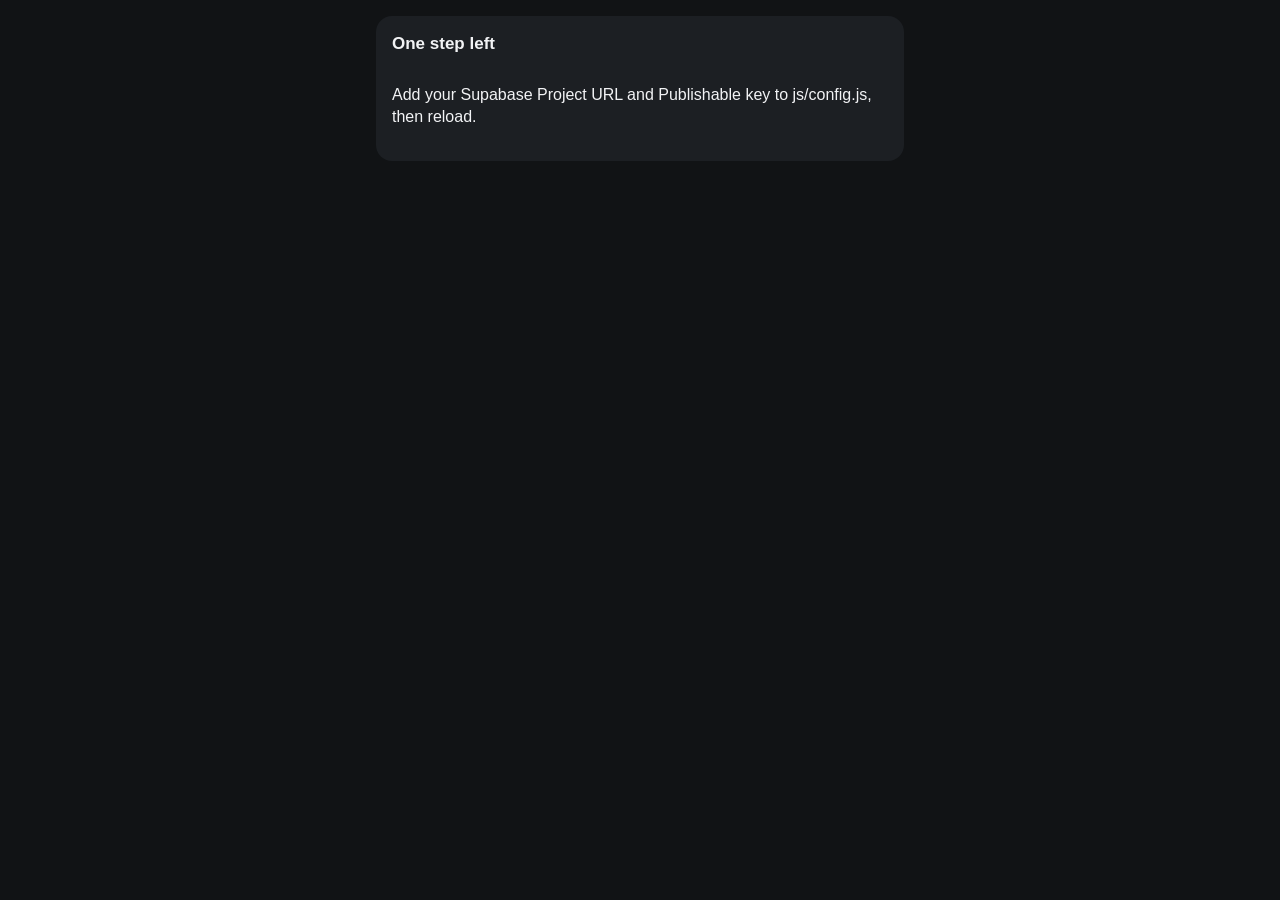
==== index.html @ 13370362 "ME patch 1 Co-Authored-By: Claude Opus 5.5 <noreply@anthropic.com> Claude-Session: https://claude.ai" ====
<!doctype html>
<html lang="en">
<head>
<meta charset="utf-8">
<meta name="viewport" content="width=device-width, initial-scale=1, viewport-fit=cover">
<meta name="theme-color" content="#111315">
<meta name="apple-mobile-web-app-capable" content="yes">
<meta name="mobile-web-app-capable" content="yes">
<meta name="apple-mobile-web-app-status-bar-style" content="black-translucent">
<meta name="apple-mobile-web-app-title" content="Tracker">
<title>Tracker</title>
<link rel="manifest" href="manifest.webmanifest">
<link rel="icon" href="icons/icon-192.png">
<link rel="apple-touch-icon" href="icons/apple-touch-icon.png">
<link rel="stylesheet" href="css/app.css">
</head>
<body>
<main id="app"></main>
<nav class="tabs" id="tabs" aria-label="Main" hidden></nav>
<script type="module" src="js/app.js"></script>
</body>
</html>
---- css/app.css ----
/* One style for every screen, button and popup. Change the look here. */
:root {
  --bg: #111315; --card: #1C1F23; --line: #2A2E34; --text: #F2F3F5; --muted: #A3AAB3;
  --accent: #FF8A3D; --on-accent: #1A1206; --yellow: #F5C542; --green: #3DDC84; --danger: #FF7A7A;
  --radius: 16px; --tap: 48px;
  color-scheme: dark;
}
* { box-sizing: border-box; }
html, body { margin: 0; background: var(--bg); color: var(--text); font: 16px/1.4 -apple-system, BlinkMacSystemFont, "Segoe UI", Roboto, sans-serif; -webkit-tap-highlight-color: transparent; }
button, input, select { font-family: inherit; }
#app { max-width: 560px; margin: 0 auto; min-height: 100dvh; padding: calc(env(safe-area-inset-top) + 16px) 16px calc(env(safe-area-inset-bottom) + 92px); }

/* layout */
.stack { display: flex; flex-direction: column; gap: 12px; }
.row { display: flex; align-items: center; gap: 12px; }
.grow { flex: 1; min-width: 0; }
.grid2 { display: grid; grid-template-columns: repeat(2, minmax(0, 1fr)); gap: 8px; }
.grid3 { display: grid; grid-template-columns: repeat(3, minmax(0, 1fr)); gap: 8px; }
.center { text-align: center; }

/* type */
.page-head { margin: 4px 0 4px; }
.title { font-size: 28px; font-weight: 700; margin: 0; letter-spacing: -0.01em; }
.sub { color: var(--muted); font-size: 14px; }
.card-title { font-size: 17px; font-weight: 600; margin: 0; }
.num, .num-line { font-weight: 600; font-variant-numeric: tabular-nums; }
.num-line { margin: 0; }
.big-num { font-size: 32px; font-weight: 800; font-variant-numeric: tabular-nums; }

/* cards */
.card { background: var(--card); border-radius: var(--radius); padding: 16px; display: flex; flex-direction: column; gap: 12px; }

/* buttons */
.btn { min-height: var(--tap); border: none; border-radius: 12px; padding: 0 18px; font-size: 16px; font-weight: 600; background: var(--line); color: var(--text); cursor: pointer; display: inline-flex; align-items: center; justify-content: center; gap: 8px; text-align: center; }
.btn.primary { background: var(--accent); color: var(--on-accent); }
.btn.ghost { background: transparent; color: var(--accent); padding: 0 10px; }
.btn.danger { background: transparent; color: var(--danger); }
.btn.danger-fill { background: var(--danger); color: #2A0A0A; }
.btn.block { width: 100%; }
.btn:disabled { opacity: 0.45; cursor: default; }
.btn:active:not(:disabled) { transform: scale(0.98); }
.icon-btn { width: 44px; height: 44px; border: none; border-radius: 12px; background: transparent; color: var(--muted); font-size: 24px; line-height: 1; cursor: pointer; }
:focus-visible { outline: 3px solid var(--accent); outline-offset: 2px; }

/* status lights: yellow = to do, green = done */
.light { width: 44px; height: 44px; border-radius: 22px; border: none; flex: none; background: transparent; display: flex; align-items: center; justify-content: center; cursor: pointer; padding: 0; }
.light::before { content: ''; width: 22px; height: 22px; border-radius: 11px; background: var(--yellow); box-shadow: 0 0 0 5px rgba(245, 197, 66, 0.18); }
.light.on::before { background: var(--green); box-shadow: 0 0 0 5px rgba(61, 220, 132, 0.2); }
.dot { width: 12px; height: 12px; border-radius: 6px; background: var(--yellow); flex: none; }
.dot.on { background: var(--green); }

/* forms */
input, select { min-height: var(--tap); width: 100%; background: var(--bg); border: 1px solid var(--line); border-radius: 12px; color: var(--text); font-size: 16px; padding: 0 12px; }
input::placeholder { color: #6E757E; }
.field { display: flex; flex-direction: column; gap: 6px; font-size: 14px; color: var(--muted); }
.divider { color: var(--muted); font-size: 14px; text-align: center; }

/* progress */
.prog { display: flex; flex-direction: column; gap: 6px; }
.prog-top { gap: 8px; font-size: 15px; }
.bar { height: 8px; border-radius: 4px; background: var(--line); overflow: hidden; }
.bar > i { display: block; height: 100%; background: var(--accent); border-radius: 4px; }
.bar.over > i { background: var(--yellow); }

/* streak (placeholder design) */
.streak .flame { color: var(--accent); display: flex; }
.streak .flame.cold { color: var(--line); }
.streak-num { font-size: 36px; font-weight: 800; line-height: 1.1; }
.streak-num span { font-size: 17px; font-weight: 600; }

/* workout */
.chips { display: flex; flex-wrap: wrap; gap: 6px; }
.chip { font-size: 13px; color: var(--muted); background: var(--bg); border-radius: 8px; padding: 6px 8px; }
.chip.strong { color: var(--text); font-weight: 600; }
.banner { background: rgba(61, 220, 132, 0.12); color: var(--green); border-radius: 12px; padding: 12px; font-weight: 600; }
.set-row { display: grid; grid-template-columns: 44px minmax(0, 1fr) minmax(0, 1fr) 44px; gap: 8px; align-items: center; }
.set-row.head { font-size: 12px; color: var(--muted); }
.set-row.done input { border-color: rgba(61, 220, 132, 0.45); }

/* lists */
.list { display: flex; flex-direction: column; }
.list-head { font-size: 14px; color: var(--muted); margin: 16px 0 4px; font-weight: 600; }
.item { display: flex; align-items: center; gap: 12px; min-height: 60px; border-bottom: 1px solid var(--line); }
.item-main { flex: 1; min-width: 0; min-height: 60px; display: flex; flex-direction: column; justify-content: center; align-items: flex-start; gap: 2px; padding: 8px 0; background: none; border: none; color: inherit; text-align: left; font: inherit; cursor: pointer; }
button.item { border-left: 0; border-right: 0; border-top: 0; width: 100%; }
.item-name { font-weight: 600; overflow: hidden; text-overflow: ellipsis; }
.add-btn { flex: none; }
.empty { color: var(--muted); text-align: center; padding: 20px 8px; margin: 0; }
.hist-ex { display: flex; flex-direction: column; gap: 2px; }
.totals { display: grid; grid-template-columns: repeat(4, minmax(0, 1fr)); gap: 4px; }
.total { text-align: center; }
.total-num { font-size: 20px; font-weight: 700; font-variant-numeric: tabular-nums; }

/* segmented control */
.seg { display: grid; grid-auto-flow: column; grid-auto-columns: 1fr; background: var(--card); border-radius: 12px; padding: 4px; gap: 4px; }
.seg button { min-height: 44px; border: none; border-radius: 9px; background: transparent; color: var(--muted); font-size: 15px; font-weight: 600; cursor: pointer; }
.seg button[aria-pressed="true"] { background: var(--line); color: var(--text); }

/* sync status */
.sync { font-size: 12px; color: var(--muted); white-space: nowrap; }
.sync-error, .sync-offline { color: var(--yellow); }

/* charts */
.chart { width: 100%; height: auto; }
.chart-line { fill: none; stroke: var(--accent); stroke-width: 2.5; stroke-linejoin: round; }
.chart-dot { fill: var(--accent); }
.chart-grid { stroke: var(--line); stroke-width: 1; }
.chart-label, .chart-note { fill: var(--muted); font-size: 11px; }
.chart-note { font-size: 13px; }

/* bottom tabs */
.tabs { position: fixed; left: 0; right: 0; bottom: 0; z-index: 10; background: rgba(17, 19, 21, 0.97); border-top: 1px solid var(--line); display: grid; grid-template-columns: repeat(5, 1fr); padding-bottom: env(safe-area-inset-bottom); }
.tabs[hidden] { display: none; }
.tabs a { min-height: 60px; display: flex; flex-direction: column; align-items: center; justify-content: center; gap: 2px; color: var(--muted); text-decoration: none; font-size: 12px; }
.tabs a[aria-current="page"] { color: var(--accent); }

/* popups */
.sheet-wrap { position: fixed; inset: 0; z-index: 20; background: rgba(0, 0, 0, 0.6); display: flex; align-items: flex-end; justify-content: center; }
.sheet { width: 100%; max-width: 560px; max-height: 90dvh; overflow: auto; background: var(--card); border-radius: 20px 20px 0 0; padding: 16px 16px calc(env(safe-area-inset-bottom) + 16px); display: flex; flex-direction: column; gap: 14px; animation: up 0.18s ease-out; }
.sheet h2 { margin: 0; font-size: 20px; }
@keyframes up { from { transform: translateY(24px); opacity: 0; } }
.toast { position: fixed; left: 50%; transform: translateX(-50%); bottom: calc(env(safe-area-inset-bottom) + 76px); z-index: 40; background: var(--text); color: var(--bg); padding: 12px 16px; border-radius: 12px; font-weight: 600; max-width: 90vw; }
.scan-video { width: 100%; aspect-ratio: 4 / 3; background: #000; border-radius: 12px; object-fit: cover; }

/* milestone pop-up */
.celebrate { position: fixed; inset: 0; z-index: 30; background: rgba(0, 0, 0, 0.7); display: flex; align-items: center; justify-content: center; padding: 24px; }
.celebrate-card { position: relative; width: 100%; max-width: 340px; background: var(--card); border-radius: 24px; padding: 32px 20px 20px; text-align: center; display: flex; flex-direction: column; gap: 8px; animation: pop 0.45s cubic-bezier(0.2, 1.4, 0.4, 1); overflow: hidden; }
.celebrate-num { font-size: 72px; font-weight: 800; color: var(--accent); line-height: 1; position: relative; }
.celebrate-title { font-size: 22px; font-weight: 700; position: relative; }
.celebrate.big .celebrate-num { font-size: 96px; }
.burst { position: absolute; left: 50%; top: 80px; }
.burst i { position: absolute; width: 8px; height: 22px; border-radius: 4px; background: var(--yellow); transform: rotate(var(--a)) translateY(-70px); animation: ray 0.8s ease-out both; }
.celebrate.big .burst i { background: var(--accent); }
@keyframes pop { from { transform: scale(0.6); opacity: 0; } }
@keyframes ray { from { transform: rotate(var(--a)) translateY(-20px); opacity: 0; } 60% { opacity: 1; } }
@media (prefers-reduced-motion: reduce) { .sheet, .celebrate-card, .burst i { animation: none; } }
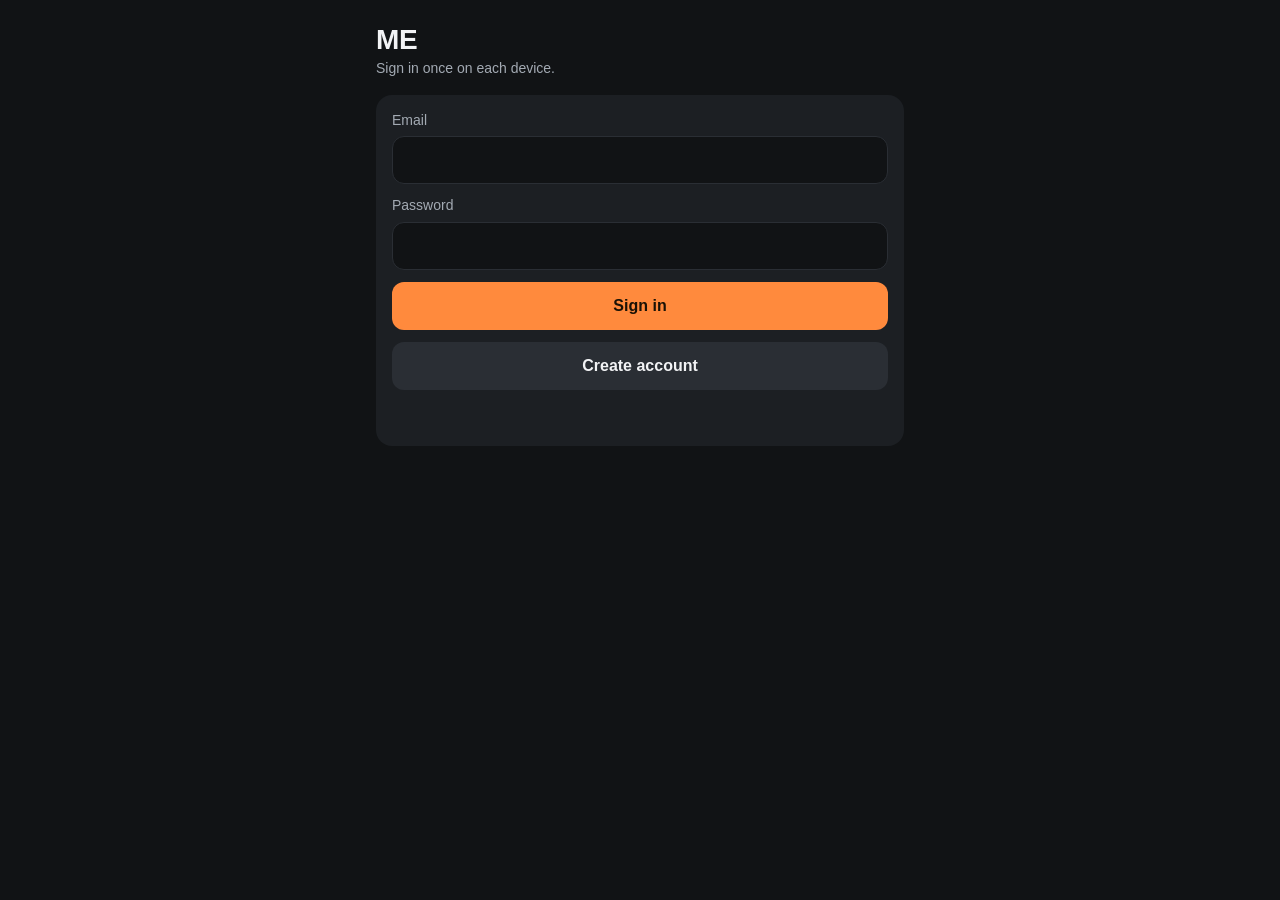
==== commit 02d9b71b: "ME patch 2: Firebase sync, levels/XP, streak week+month view, progress notes, strength levels Co-Aut" ====
--- a/index.html
+++ b/index.html
@@ -7,8 +7,8 @@
 <meta name="apple-mobile-web-app-capable" content="yes">
 <meta name="mobile-web-app-capable" content="yes">
 <meta name="apple-mobile-web-app-status-bar-style" content="black-translucent">
-<meta name="apple-mobile-web-app-title" content="Tracker">
-<title>Tracker</title>
+<meta name="apple-mobile-web-app-title" content="ME">
+<title>ME</title>
 <link rel="manifest" href="manifest.webmanifest">
 <link rel="icon" href="icons/icon-192.png">
 <link rel="apple-touch-icon" href="icons/apple-touch-icon.png">
--- a/css/app.css
+++ b/css/app.css
@@ -134,3 +134,36 @@
 @keyframes pop { from { transform: scale(0.6); opacity: 0; } }
 @keyframes ray { from { transform: rotate(var(--a)) translateY(-20px); opacity: 0; } 60% { opacity: 1; } }
 @media (prefers-reduced-motion: reduce) { .sheet, .celebrate-card, .burst i { animation: none; } }
+
+/* level */
+.level-badge { display: flex; flex-direction: column; align-items: center; justify-content: center; min-width: 72px; height: 72px; border-radius: 16px; background: var(--bg); border: 2px solid var(--accent); }
+.level-badge .sub { font-size: 11px; text-transform: uppercase; letter-spacing: 0.08em; }
+.level-num { font-size: 30px; font-weight: 800; line-height: 1; font-variant-numeric: tabular-nums; }
+.bar.xp { height: 10px; border-radius: 5px; }
+.bar.xp > i { background: linear-gradient(90deg, var(--accent), var(--yellow)); }
+.bar.good > i { background: var(--green); }
+.stack.tight { gap: 6px; }
+
+/* streak: week + month */
+.best { text-align: center; }
+.best-num { font-size: 22px; font-weight: 800; }
+.week { display: grid; grid-template-columns: repeat(7, minmax(0, 1fr)); gap: 4px; }
+.week-day { display: flex; flex-direction: column; align-items: center; gap: 4px; }
+.daymark { width: 38px; height: 38px; border-radius: 19px; display: flex; align-items: center; justify-content: center; font-size: 13px; font-weight: 700; box-sizing: border-box; }
+.daymark.mini { width: 12px; height: 12px; border-radius: 6px; }
+.workout { background: var(--accent); color: var(--on-accent); }
+.rest { background: #7FB2FF; color: #0E1A2E; }
+.off { background: #4A5059; color: #E3E6EA; }
+.missed { border: 2px solid #4A5059; color: var(--muted); }
+.today { border: 2px dashed var(--yellow); color: var(--text); }
+.future { color: #5A616B; border: 1px solid var(--line); }
+.cal { display: grid; grid-template-columns: repeat(7, minmax(0, 1fr)); gap: 4px; }
+.cal-head { font-size: 11px; color: var(--muted); text-align: center; }
+.calday { height: 30px; border-radius: 8px; display: flex; align-items: center; justify-content: center; font-size: 12px; font-weight: 600; box-sizing: border-box; }
+.legend { display: flex; flex-wrap: wrap; gap: 12px; }
+.legend-item { display: flex; align-items: center; gap: 6px; font-size: 12px; color: var(--muted); }
+
+/* progress note */
+.msg { background: var(--bg); border-radius: 12px; padding: 12px; }
+.msg-title { font-weight: 700; margin-bottom: 4px; }
+.msg p { margin: 0; color: var(--muted); font-size: 15px; }
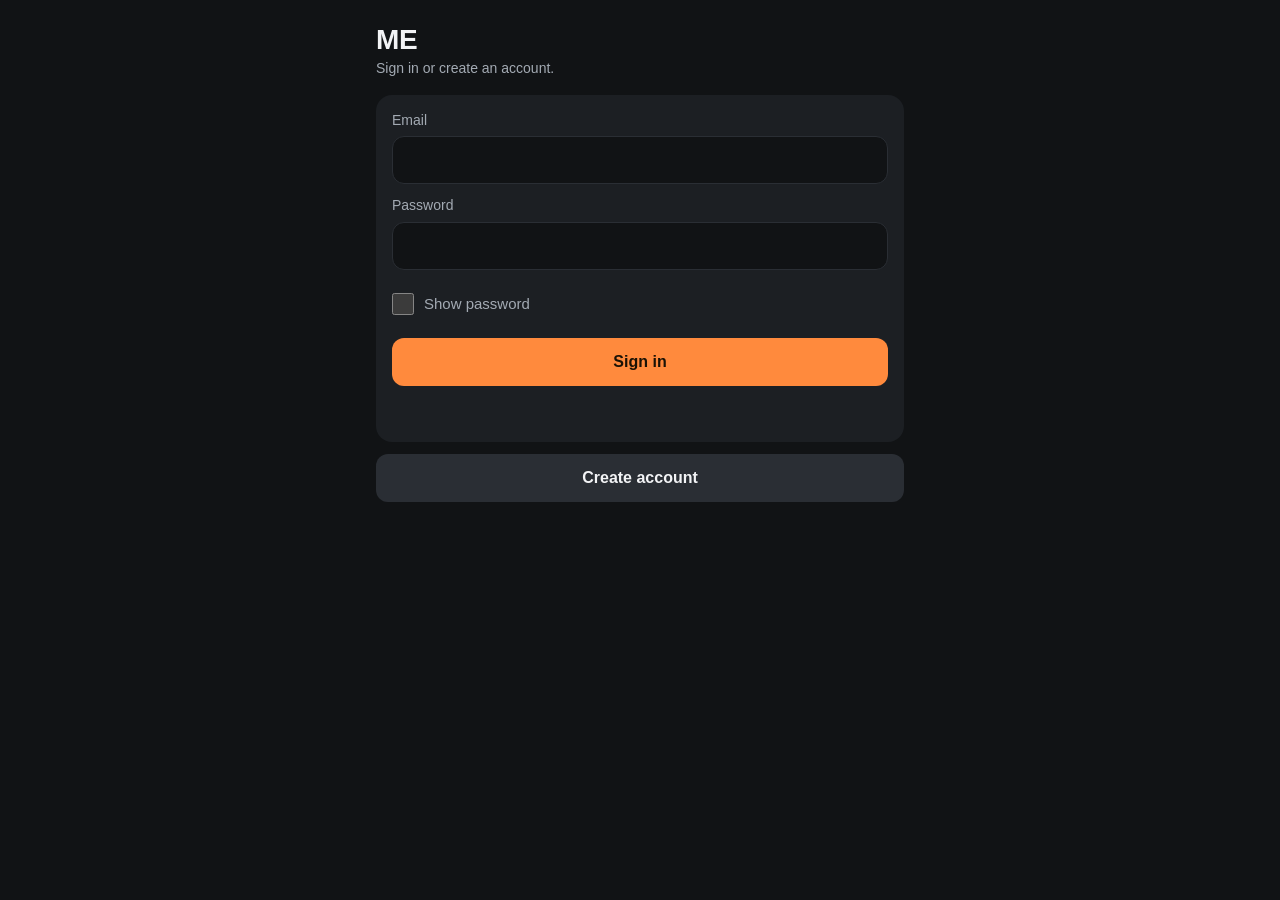
==== commit 0f24603b: "Version 2.10.0: level card themes (Parchment, Stone wall, Dark wood) Co-Authored-By: Claude Opus 5.5" ====
--- a/index.html
+++ b/index.html
@@ -12,6 +12,8 @@
 <link rel="manifest" href="manifest.webmanifest">
 <link rel="icon" href="icons/icon-192.png">
 <link rel="apple-touch-icon" href="icons/apple-touch-icon.png">
+<link rel="preconnect" href="https://fonts.googleapis.com">
+<link rel="stylesheet" href="https://fonts.googleapis.com/css2?family=Cinzel:wght@700;800&display=swap">
 <link rel="stylesheet" href="css/app.css">
 </head>
 <body>
--- a/css/app.css
+++ b/css/app.css
@@ -167,3 +167,58 @@
 .msg { background: var(--bg); border-radius: 12px; padding: 12px; }
 .msg-title { font-weight: 700; margin-bottom: 4px; }
 .msg p { margin: 0; color: var(--muted); font-size: 15px; }
+
+/* account */
+.head-right { gap: 8px; }
+.account-btn { width: 44px; height: 44px; border-radius: 22px; border: 1px solid var(--line); background: var(--card); color: var(--muted); font-weight: 700; font-size: 15px; cursor: pointer; flex: none; }
+.check-row { display: flex; align-items: center; gap: 10px; min-height: 44px; color: var(--muted); font-size: 15px; cursor: pointer; }
+.check { width: 22px; height: 22px; min-height: 0; accent-color: var(--accent); margin: 0; }
+
+button.daymark, button.calday { font-family: inherit; cursor: pointer; padding: 0; background-clip: padding-box; }
+button.daymark:not(.workout):not(.rest):not(.off), button.calday:not(.workout):not(.rest):not(.off) { background: transparent; }
+.calday { min-height: 32px; }
+
+.level-badge { gap: 2px; height: 84px; color: var(--accent); }
+.level-badge .level-num { color: var(--text); }
+.level-title { font-size: 18px; font-weight: 800; letter-spacing: 0.02em; }
+
+/* food diary */
+.eq { display: flex; align-items: center; justify-content: space-between; gap: 6px; }
+.eq-col { text-align: center; flex: 1; }
+.eq-num { font-size: 22px; font-weight: 800; font-variant-numeric: tabular-nums; }
+.eq-num.left { color: var(--green); }
+.eq-num.over { color: var(--danger); }
+.eq-op { color: var(--muted); font-size: 20px; }
+.macro { display: flex; flex-direction: column; gap: 6px; }
+.meal-item { gap: 2px; }
+.meal-item-top { display: flex; width: 100%; gap: 12px; }
+.meal-item-top .item-name { flex: 1; min-width: 0; }
+.seg button { padding: 0 4px; }
+
+/* level card themes */
+.card.level { position: relative; overflow: hidden; padding: 18px; }
+.level-bg { position: absolute; inset: 0; width: 100%; height: 100%; display: block; }
+.level-body { position: relative; z-index: 1; }
+.level .level-badge { width: 76px; height: 88px; min-width: 0; border-radius: 10px; }
+.level-title { font-family: Cinzel, "Trajan Pro", Georgia, serif; font-weight: 800; font-size: 20px; letter-spacing: 0.04em; }
+.level-num { font-family: Cinzel, Georgia, serif; }
+.level-xp { font-size: 13px; font-weight: 600; }
+.theme-parchment { color: #3a2610; border: 1px solid #8a6a3a; }
+.theme-parchment .level-badge { background: rgba(90,56,18,0.12); border: 2px solid #6b4a22; color: #3a2610; }
+.theme-parchment .level-num { color: #3a2610; }
+.theme-parchment .level-xp { color: #5c4224; }
+.theme-parchment .bar.xp { background: rgba(70,45,15,0.25); }
+.theme-parchment .bar.xp > i { background: linear-gradient(90deg, #7a2414, #a8401f); }
+.theme-stone { color: #eef0f2; border: 1px solid #3c4046; }
+.theme-stone .level-badge { background: rgba(0,0,0,0.45); border: 2px solid #8d969f; color: #d8dee4; }
+.theme-stone .level-xp { color: #c3c9cf; }
+.theme-stone .bar.xp { background: rgba(0,0,0,0.5); }
+.theme-stone .bar.xp > i { background: linear-gradient(90deg, #c9cfd5, #ffffff); }
+.theme-wood { color: #f3e7cf; border: 2px solid #b8913a; box-shadow: inset 0 0 0 3px #1c1007; }
+.theme-wood .level-badge { background: rgba(0,0,0,0.35); border: 2px solid #c9a14a; color: #e2bd62; }
+.theme-wood .level-xp { color: #dcc69f; }
+.theme-wood .bar.xp { background: rgba(0,0,0,0.45); }
+.theme-wood .bar.xp > i { background: linear-gradient(90deg, #b8862e, #f0cf72); }
+.theme-option { display: flex; flex-direction: column; gap: 8px; padding: 8px; border-radius: 18px; border: 2px solid transparent; background: transparent; color: inherit; text-align: left; font: inherit; cursor: pointer; }
+.theme-option[aria-pressed="true"] { border-color: var(--accent); }
+.theme-label { font-weight: 600; padding-left: 4px; }
